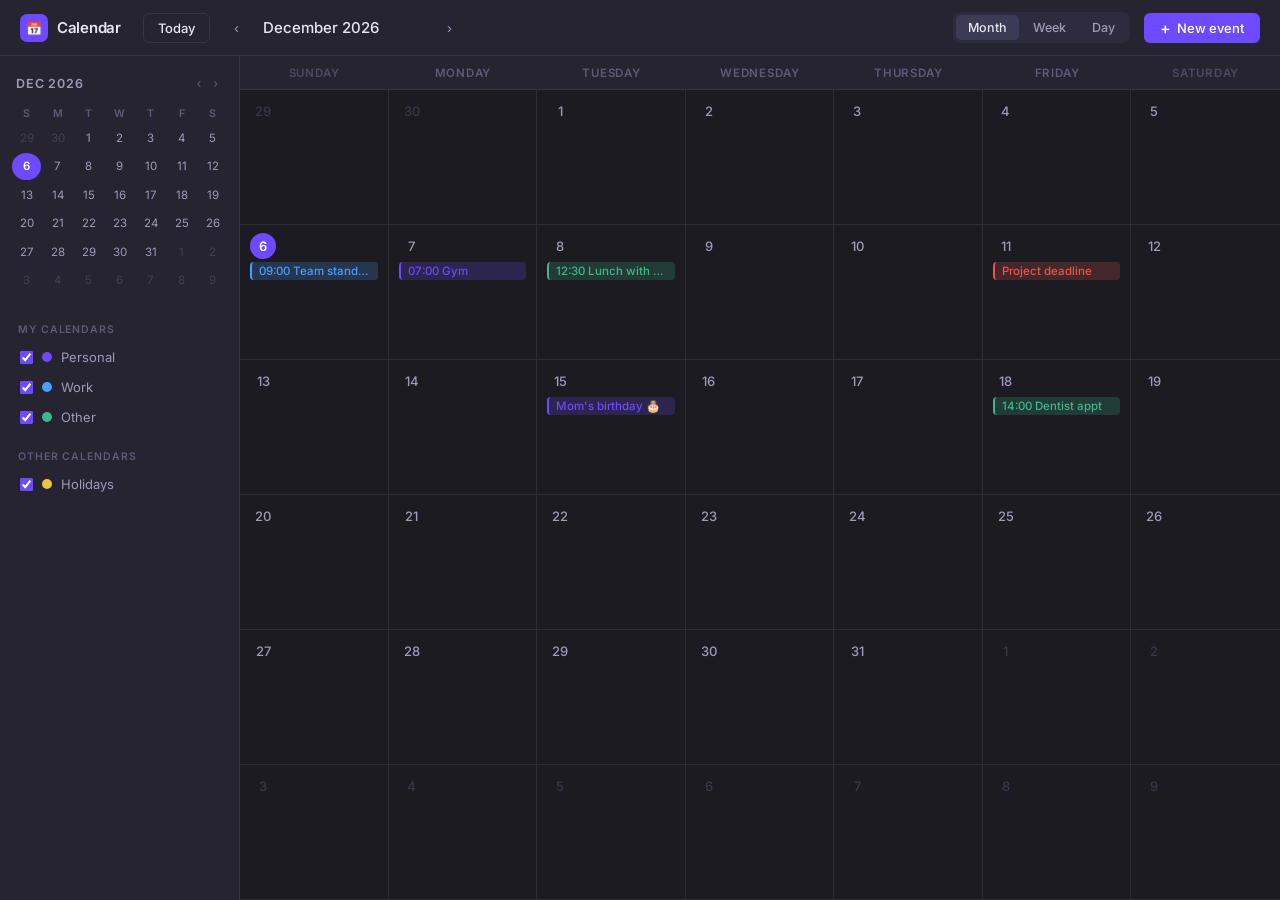
==== calendar.html @ 08bdd54f "proof of concept" ====
<!DOCTYPE html>
<html lang="en">
<head>
<meta charset="UTF-8">
<meta name="viewport" content="width=device-width, initial-scale=1.0">
<title>Calendar</title>
<link rel="preconnect" href="https://fonts.googleapis.com">
<link href="https://fonts.googleapis.com/css2?family=Inter:wght@300;400;500;600&display=swap" rel="stylesheet">
<style>
  *, *::before, *::after { box-sizing: border-box; margin: 0; padding: 0; }

  :root {
    --bg-deep:    #1c1b22;
    --bg-mid:     #252430;
    --bg-surface: #2d2b3d;
    --bg-hover:   #343248;
    --bg-active:  #3d3a56;
    --border:     rgba(255,255,255,0.08);
    --text-pri:   #e8e6f0;
    --text-sec:   #9e9ab8;
    --text-muted: #5e5a78;
    --accent:     #6d4aff;
    --accent-lt:  #8b6fff;
    --accent-dim: rgba(109,74,255,0.18);
    --today-ring: #6d4aff;
    --red:        #e5584a;
    --green:      #3db88a;
    --yellow:     #f0c040;
    --blue:       #4a9eff;
    --radius:     10px;
    --sidebar-w:  240px;
    --header-h:   56px;
  }

  html, body { height: 100%; overflow: hidden; }

  body {
    font-family: 'Inter', sans-serif;
    background: var(--bg-deep);
    color: var(--text-pri);
    display: flex;
    flex-direction: column;
    height: 100vh;
  }

  /* ── TOP BAR ── */
  header {
    height: var(--header-h);
    background: var(--bg-mid);
    border-bottom: 1px solid var(--border);
    display: flex;
    align-items: center;
    padding: 0 20px;
    gap: 14px;
    flex-shrink: 0;
    z-index: 10;
  }

  .logo {
    display: flex;
    align-items: center;
    gap: 9px;
    font-size: 15px;
    font-weight: 600;
    color: var(--text-pri);
    letter-spacing: -0.3px;
    text-decoration: none;
    margin-right: 8px;
  }
  .logo-icon {
    width: 28px; height: 28px;
    background: var(--accent);
    border-radius: 7px;
    display: grid;
    place-items: center;
    font-size: 13px;
  }

  .header-nav-btn {
    background: none;
    border: none;
    color: var(--text-sec);
    cursor: pointer;
    padding: 6px 10px;
    border-radius: 6px;
    font-size: 13px;
    font-family: inherit;
    transition: background .15s, color .15s;
  }
  .header-nav-btn:hover { background: var(--bg-hover); color: var(--text-pri); }

  .header-title {
    font-size: 15px;
    font-weight: 500;
    color: var(--text-pri);
    min-width: 160px;
  }

  .header-spacer { flex: 1; }

  .view-switcher {
    display: flex;
    background: var(--bg-surface);
    border-radius: 7px;
    padding: 3px;
    gap: 2px;
  }
  .view-btn {
    background: none;
    border: none;
    color: var(--text-sec);
    cursor: pointer;
    padding: 5px 12px;
    border-radius: 5px;
    font-size: 12.5px;
    font-family: inherit;
    font-weight: 500;
    transition: background .15s, color .15s;
  }
  .view-btn.active { background: var(--bg-active); color: var(--text-pri); }
  .view-btn:hover:not(.active) { color: var(--text-pri); }

  .today-btn {
    background: none;
    border: 1px solid var(--border);
    color: var(--text-pri);
    cursor: pointer;
    padding: 6px 14px;
    border-radius: 6px;
    font-size: 13px;
    font-family: inherit;
    font-weight: 500;
    transition: background .15s, border-color .15s;
  }
  .today-btn:hover { background: var(--bg-hover); border-color: rgba(255,255,255,.16); }

  .new-event-btn {
    background: var(--accent);
    border: none;
    color: #fff;
    cursor: pointer;
    padding: 7px 16px;
    border-radius: 6px;
    font-size: 13px;
    font-family: inherit;
    font-weight: 500;
    display: flex;
    align-items: center;
    gap: 6px;
    transition: background .15s, transform .1s;
  }
  .new-event-btn:hover { background: var(--accent-lt); }
  .new-event-btn:active { transform: scale(.97); }

  /* ── LAYOUT ── */
  .app-body {
    display: flex;
    flex: 1;
    overflow: hidden;
  }

  /* ── SIDEBAR ── */
  aside {
    width: var(--sidebar-w);
    background: var(--bg-mid);
    border-right: 1px solid var(--border);
    display: flex;
    flex-direction: column;
    padding: 16px 12px;
    overflow-y: auto;
    flex-shrink: 0;
  }

  .mini-cal-header {
    display: flex;
    align-items: center;
    justify-content: space-between;
    margin-bottom: 10px;
    padding: 0 4px;
  }
  .mini-cal-title {
    font-size: 12.5px;
    font-weight: 600;
    color: var(--text-sec);
    text-transform: uppercase;
    letter-spacing: .8px;
  }
  .mini-nav { background: none; border: none; color: var(--text-muted); cursor: pointer; font-size: 14px; padding: 3px 5px; border-radius: 4px; transition: color .15s; }
  .mini-nav:hover { color: var(--text-pri); }

  .mini-grid {
    display: grid;
    grid-template-columns: repeat(7, 1fr);
    gap: 2px;
    margin-bottom: 18px;
  }
  .mini-dow {
    text-align: center;
    font-size: 10.5px;
    font-weight: 600;
    color: var(--text-muted);
    padding: 3px 0;
    text-transform: uppercase;
  }
  .mini-day {
    text-align: center;
    font-size: 11.5px;
    padding: 4px 2px;
    border-radius: 50%;
    cursor: pointer;
    color: var(--text-sec);
    transition: background .12s, color .12s;
    line-height: 1.6;
  }
  .mini-day:hover { background: var(--bg-hover); color: var(--text-pri); }
  .mini-day.today { background: var(--accent); color: #fff; font-weight: 600; }
  .mini-day.selected:not(.today) { background: var(--accent-dim); color: var(--accent-lt); }
  .mini-day.other-month { color: var(--text-muted); opacity: .5; }

  .sidebar-section-title {
    font-size: 10.5px;
    font-weight: 600;
    letter-spacing: .9px;
    text-transform: uppercase;
    color: var(--text-muted);
    padding: 0 6px;
    margin: 12px 0 6px;
  }

  .cal-item {
    display: flex;
    align-items: center;
    gap: 9px;
    padding: 7px 8px;
    border-radius: 7px;
    cursor: pointer;
    transition: background .12s;
    font-size: 13px;
    color: var(--text-sec);
  }
  .cal-item:hover { background: var(--bg-hover); color: var(--text-pri); }
  .cal-dot {
    width: 10px; height: 10px;
    border-radius: 50%;
    flex-shrink: 0;
  }
  .cal-item input[type=checkbox] { accent-color: var(--accent); }

  /* ── MAIN CALENDAR ── */
  main {
    flex: 1;
    display: flex;
    flex-direction: column;
    overflow: hidden;
  }

  .cal-grid-header {
    display: grid;
    grid-template-columns: repeat(7, 1fr);
    border-bottom: 1px solid var(--border);
    background: var(--bg-mid);
    flex-shrink: 0;
  }
  .cal-dow {
    padding: 10px 0 9px;
    text-align: center;
    font-size: 11.5px;
    font-weight: 600;
    text-transform: uppercase;
    letter-spacing: .7px;
    color: var(--text-muted);
  }
  .cal-dow.weekend { color: var(--text-muted); opacity: .7; }

  .cal-grid {
    display: grid;
    grid-template-columns: repeat(7, 1fr);
    grid-template-rows: repeat(6, 1fr);
    flex: 1;
    overflow: hidden;
  }

  .cal-cell {
    border-right: 1px solid var(--border);
    border-bottom: 1px solid var(--border);
    padding: 8px 10px 6px;
    min-height: 0;
    overflow: hidden;
    cursor: pointer;
    transition: background .12s;
    display: flex;
    flex-direction: column;
    gap: 3px;
    position: relative;
  }
  .cal-cell:hover { background: rgba(255,255,255,0.025); }
  .cal-cell:nth-child(7n) { border-right: none; }

  .day-num {
    font-size: 13px;
    font-weight: 500;
    width: 26px;
    height: 26px;
    border-radius: 50%;
    display: grid;
    place-items: center;
    color: var(--text-sec);
    align-self: flex-start;
    flex-shrink: 0;
    transition: background .12s, color .12s;
  }
  .cal-cell:hover .day-num { color: var(--text-pri); }
  .cal-cell.today .day-num {
    background: var(--accent);
    color: #fff;
    font-weight: 600;
  }
  .cal-cell.other-month .day-num { color: var(--text-muted); opacity: .45; }
  .cal-cell.selected:not(.today) .day-num {
    background: var(--accent-dim);
    color: var(--accent-lt);
  }

  .event-pill {
    font-size: 11.5px;
    font-weight: 500;
    padding: 2px 7px;
    border-radius: 4px;
    white-space: nowrap;
    overflow: hidden;
    text-overflow: ellipsis;
    cursor: pointer;
    transition: filter .12s;
    flex-shrink: 0;
  }
  .event-pill:hover { filter: brightness(1.15); }

  /* ── MODAL ── */
  .modal-overlay {
    position: fixed;
    inset: 0;
    background: rgba(0,0,0,.55);
    display: flex;
    align-items: center;
    justify-content: center;
    z-index: 100;
    opacity: 0;
    pointer-events: none;
    transition: opacity .18s;
  }
  .modal-overlay.open { opacity: 1; pointer-events: all; }

  .modal {
    background: var(--bg-surface);
    border: 1px solid var(--border);
    border-radius: 14px;
    width: 420px;
    max-width: 95vw;
    padding: 24px;
    box-shadow: 0 24px 60px rgba(0,0,0,.5);
    transform: translateY(8px);
    transition: transform .18s;
  }
  .modal-overlay.open .modal { transform: translateY(0); }

  .modal-title-row {
    display: flex;
    align-items: center;
    justify-content: space-between;
    margin-bottom: 20px;
  }
  .modal-title {
    font-size: 15px;
    font-weight: 600;
    color: var(--text-pri);
  }
  .modal-close {
    background: none; border: none; color: var(--text-muted);
    cursor: pointer; font-size: 18px; padding: 2px 6px;
    border-radius: 5px; transition: color .12s, background .12s;
  }
  .modal-close:hover { color: var(--text-pri); background: var(--bg-hover); }

  .form-group { margin-bottom: 14px; }
  .form-label { font-size: 12px; font-weight: 500; color: var(--text-sec); margin-bottom: 5px; display: block; }
  .form-input {
    width: 100%;
    background: var(--bg-deep);
    border: 1px solid var(--border);
    border-radius: 7px;
    color: var(--text-pri);
    font-family: inherit;
    font-size: 13.5px;
    padding: 9px 12px;
    outline: none;
    transition: border-color .15s;
  }
  .form-input:focus { border-color: var(--accent); }

  .color-row { display: flex; gap: 8px; margin-top: 6px; }
  .color-swatch {
    width: 22px; height: 22px; border-radius: 50%; cursor: pointer;
    border: 2px solid transparent; transition: border-color .12s, transform .1s;
  }
  .color-swatch:hover { transform: scale(1.15); }
  .color-swatch.selected { border-color: #fff; }

  .modal-actions { display: flex; gap: 10px; justify-content: flex-end; margin-top: 20px; }
  .btn-cancel {
    background: none; border: 1px solid var(--border); color: var(--text-sec);
    cursor: pointer; padding: 8px 16px; border-radius: 7px; font-size: 13px;
    font-family: inherit; font-weight: 500; transition: background .12s, color .12s;
  }
  .btn-cancel:hover { background: var(--bg-hover); color: var(--text-pri); }
  .btn-save {
    background: var(--accent); border: none; color: #fff;
    cursor: pointer; padding: 8px 18px; border-radius: 7px; font-size: 13px;
    font-family: inherit; font-weight: 500; transition: background .12s;
  }
  .btn-save:hover { background: var(--accent-lt); }

  /* event detail popover */
  .popover {
    position: fixed;
    background: var(--bg-surface);
    border: 1px solid var(--border);
    border-radius: 10px;
    padding: 14px 16px;
    width: 240px;
    box-shadow: 0 12px 40px rgba(0,0,0,.5);
    z-index: 200;
    opacity: 0;
    pointer-events: none;
    transition: opacity .15s;
  }
  .popover.open { opacity: 1; pointer-events: all; }
  .popover-title { font-size: 14px; font-weight: 600; color: var(--text-pri); margin-bottom: 4px; }
  .popover-date { font-size: 12px; color: var(--text-sec); margin-bottom: 10px; }
  .popover-actions { display: flex; gap: 6px; }
  .popover-btn {
    background: var(--bg-hover); border: none; color: var(--text-sec);
    cursor: pointer; padding: 5px 10px; border-radius: 5px; font-size: 11.5px;
    font-family: inherit; transition: background .12s, color .12s;
  }
  .popover-btn:hover { background: var(--bg-active); color: var(--text-pri); }
  .popover-btn.danger:hover { background: rgba(229,88,74,.2); color: var(--red); }
</style>
</head>
<body>

<!-- HEADER -->
<header>
  <a class="logo" href="#">
    <div class="logo-icon">📅</div>
    Calendar
  </a>
  <button class="today-btn" onclick="goToday()">Today</button>
  <button class="header-nav-btn" onclick="prevMonth()">&#8249;</button>
  <span class="header-title" id="headerTitle"></span>
  <button class="header-nav-btn" onclick="nextMonth()">&#8250;</button>
  <div class="header-spacer"></div>
  <div class="view-switcher">
    <button class="view-btn active">Month</button>
    <button class="view-btn" onclick="alert('Week view coming soon!')">Week</button>
    <button class="view-btn" onclick="alert('Day view coming soon!')">Day</button>
  </div>
  <button class="new-event-btn" onclick="openNewEventModal()">
    <span style="font-size:16px;line-height:1">+</span> New event
  </button>
</header>

<div class="app-body">

  <!-- SIDEBAR -->
  <aside>
    <div class="mini-cal-header">
      <span class="mini-cal-title" id="miniTitle"></span>
      <div style="display:flex;gap:2px">
        <button class="mini-nav" onclick="prevMonth()">&#8249;</button>
        <button class="mini-nav" onclick="nextMonth()">&#8250;</button>
      </div>
    </div>
    <div class="mini-grid" id="miniGrid"></div>

    <div class="sidebar-section-title">My calendars</div>
    <label class="cal-item"><input type="checkbox" checked onchange="toggleCal('personal')"> <span class="cal-dot" style="background:#6d4aff"></span> Personal</label>
    <label class="cal-item"><input type="checkbox" checked onchange="toggleCal('work')"> <span class="cal-dot" style="background:#4a9eff"></span> Work</label>
    <label class="cal-item"><input type="checkbox" checked onchange="toggleCal('other')"> <span class="cal-dot" style="background:#3db88a"></span> Other</label>

    <div class="sidebar-section-title" style="margin-top:18px">Other calendars</div>
    <label class="cal-item"><input type="checkbox" checked> <span class="cal-dot" style="background:#f0c040"></span> Holidays</label>
  </aside>

  <!-- MAIN GRID -->
  <main>
    <div class="cal-grid-header" id="calDowHeader"></div>
    <div class="cal-grid" id="calGrid"></div>
  </main>
</div>

<!-- NEW/EDIT EVENT MODAL -->
<div class="modal-overlay" id="eventModal" onclick="handleOverlayClick(event)">
  <div class="modal">
    <div class="modal-title-row">
      <span class="modal-title" id="modalTitle">New event</span>
      <button class="modal-close" onclick="closeModal()">✕</button>
    </div>
    <div class="form-group">
      <label class="form-label">Event title</label>
      <input class="form-input" id="eventTitle" type="text" placeholder="Add title" autofocus>
    </div>
    <div class="form-group">
      <label class="form-label">Date</label>
      <input class="form-input" id="eventDate" type="date">
    </div>
    <div class="form-group">
      <label class="form-label">Time (optional)</label>
      <input class="form-input" id="eventTime" type="time" placeholder="All day">
    </div>
    <div class="form-group">
      <label class="form-label">Calendar</label>
      <select class="form-input" id="eventCal">
        <option value="personal">Personal</option>
        <option value="work">Work</option>
        <option value="other">Other</option>
      </select>
    </div>
    <div class="form-group">
      <label class="form-label">Color</label>
      <div class="color-row" id="colorRow">
        <div class="color-swatch selected" style="background:#6d4aff" data-color="#6d4aff" onclick="selectColor(this)"></div>
        <div class="color-swatch" style="background:#4a9eff" data-color="#4a9eff" onclick="selectColor(this)"></div>
        <div class="color-swatch" style="background:#3db88a" data-color="#3db88a" onclick="selectColor(this)"></div>
        <div class="color-swatch" style="background:#e5584a" data-color="#e5584a" onclick="selectColor(this)"></div>
        <div class="color-swatch" style="background:#f0c040" data-color="#f0c040" onclick="selectColor(this)"></div>
        <div class="color-swatch" style="background:#e07bb5" data-color="#e07bb5" onclick="selectColor(this)"></div>
      </div>
    </div>
    <div class="modal-actions">
      <button class="btn-cancel" onclick="closeModal()">Cancel</button>
      <button class="btn-save" onclick="saveEvent()">Save</button>
    </div>
  </div>
</div>

<!-- EVENT DETAIL POPOVER -->
<div class="popover" id="eventPopover">
  <div class="popover-title" id="popTitle"></div>
  <div class="popover-date" id="popDate"></div>
  <div class="popover-actions">
    <button class="popover-btn" onclick="editFromPop()">✏ Edit</button>
    <button class="popover-btn danger" onclick="deleteFromPop()">🗑 Delete</button>
    <button class="popover-btn" onclick="closePop()">✕</button>
  </div>
</div>

<script>
// ── STATE ──
let today = new Date();
let viewYear = today.getFullYear();
let viewMonth = today.getMonth(); // 0-indexed
let selectedDate = null;
let hiddenCals = new Set();
let editingEventId = null;
let popEventId = null;
let selectedColor = '#6d4aff';

let events = [
  { id: uid(), title: 'Team standup', date: fmtD(today), time: '09:00', cal: 'work', color: '#4a9eff' },
  { id: uid(), title: 'Lunch with Alex', date: fmtD(addDays(today, 2)), time: '12:30', cal: 'personal', color: '#3db88a' },
  { id: uid(), title: 'Project deadline', date: fmtD(addDays(today, 5)), cal: 'work', color: '#e5584a' },
  { id: uid(), title: "Mom's birthday 🎂", date: fmtD(addDays(today, 9)), cal: 'personal', color: '#6d4aff' },
  { id: uid(), title: 'Gym', date: fmtD(addDays(today, 1)), time: '07:00', cal: 'personal', color: '#6d4aff' },
  { id: uid(), title: 'Dentist appt', date: fmtD(addDays(today, 12)), time: '14:00', cal: 'other', color: '#3db88a' },
];

// ── UTILS ──
function uid() { return Math.random().toString(36).slice(2); }
function fmtD(d) {
  return d.getFullYear() + '-' +
    String(d.getMonth()+1).padStart(2,'0') + '-' +
    String(d.getDate()).padStart(2,'0');
}
function addDays(d, n) { let r = new Date(d); r.setDate(r.getDate()+n); return r; }
function parseDate(s) { let [y,m,d] = s.split('-').map(Number); return new Date(y,m-1,d); }
function monthName(m) { return ['January','February','March','April','May','June','July','August','September','October','November','December'][m]; }
function shortMonth(m) { return ['Jan','Feb','Mar','Apr','May','Jun','Jul','Aug','Sep','Oct','Nov','Dec'][m]; }

// ── RENDER ──
function render() {
  renderHeader();
  renderMini();
  renderGrid();
}

function renderHeader() {
  document.getElementById('headerTitle').textContent = monthName(viewMonth) + ' ' + viewYear;
}

function renderMini() {
  document.getElementById('miniTitle').textContent = shortMonth(viewMonth) + ' ' + viewYear;
  const grid = document.getElementById('miniGrid');
  grid.innerHTML = '';
  ['S','M','T','W','T','F','S'].forEach(d => {
    const el = document.createElement('div');
    el.className = 'mini-dow';
    el.textContent = d;
    grid.appendChild(el);
  });
  const firstDay = new Date(viewYear, viewMonth, 1).getDay();
  const daysInMonth = new Date(viewYear, viewMonth+1, 0).getDate();
  const prevDays = new Date(viewYear, viewMonth, 0).getDate();
  const todayStr = fmtD(today);
  for (let i = 0; i < 42; i++) {
    const el = document.createElement('div');
    el.className = 'mini-day';
    let dateStr, num, otherMonth = false;
    if (i < firstDay) {
      num = prevDays - firstDay + i + 1;
      dateStr = fmtD(new Date(viewYear, viewMonth-1, num));
      otherMonth = true;
    } else if (i >= firstDay + daysInMonth) {
      num = i - firstDay - daysInMonth + 1;
      dateStr = fmtD(new Date(viewYear, viewMonth+1, num));
      otherMonth = true;
    } else {
      num = i - firstDay + 1;
      dateStr = fmtD(new Date(viewYear, viewMonth, num));
    }
    el.textContent = num;
    if (otherMonth) el.classList.add('other-month');
    if (dateStr === todayStr) el.classList.add('today');
    if (selectedDate && dateStr === selectedDate) el.classList.add('selected');
    el.addEventListener('click', () => { selectedDate = dateStr; render(); });
    grid.appendChild(el);
  }
}

function renderGrid() {
  const dowHeader = document.getElementById('calDowHeader');
  dowHeader.innerHTML = '';
  ['Sunday','Monday','Tuesday','Wednesday','Thursday','Friday','Saturday'].forEach((d,i) => {
    const el = document.createElement('div');
    el.className = 'cal-dow' + (i===0||i===6?' weekend':'');
    el.textContent = d;
    dowHeader.appendChild(el);
  });

  const grid = document.getElementById('calGrid');
  grid.innerHTML = '';

  const firstDay = new Date(viewYear, viewMonth, 1).getDay();
  const daysInMonth = new Date(viewYear, viewMonth+1, 0).getDate();
  const prevDays = new Date(viewYear, viewMonth, 0).getDate();
  const todayStr = fmtD(today);

  for (let i = 0; i < 42; i++) {
    const cell = document.createElement('div');
    cell.className = 'cal-cell';
    let num, dateStr, otherMonth = false;
    if (i < firstDay) {
      num = prevDays - firstDay + i + 1;
      dateStr = fmtD(new Date(viewYear, viewMonth-1, num));
      otherMonth = true;
    } else if (i >= firstDay + daysInMonth) {
      num = i - firstDay - daysInMonth + 1;
      dateStr = fmtD(new Date(viewYear, viewMonth+1, num));
      otherMonth = true;
    } else {
      num = i - firstDay + 1;
      dateStr = fmtD(new Date(viewYear, viewMonth, num));
    }
    if (otherMonth) cell.classList.add('other-month');
    if (dateStr === todayStr) cell.classList.add('today');
    if (selectedDate && dateStr === selectedDate) cell.classList.add('selected');

    const numEl = document.createElement('div');
    numEl.className = 'day-num';
    numEl.textContent = num;
    cell.appendChild(numEl);

    // Events for this day
    const dayEvents = events.filter(e => e.date === dateStr && !hiddenCals.has(e.cal));
    dayEvents.slice(0,3).forEach(ev => {
      const pill = document.createElement('div');
      pill.className = 'event-pill';
      pill.style.background = ev.color + '33';
      pill.style.color = ev.color;
      pill.style.borderLeft = '2.5px solid ' + ev.color;
      pill.textContent = (ev.time ? ev.time + ' ' : '') + ev.title;
      pill.addEventListener('click', e => { e.stopPropagation(); showPop(ev.id, e); });
      cell.appendChild(pill);
    });
    if (dayEvents.length > 3) {
      const more = document.createElement('div');
      more.style.cssText = 'font-size:11px;color:var(--text-muted);padding:1px 4px;';
      more.textContent = '+' + (dayEvents.length - 3) + ' more';
      cell.appendChild(more);
    }

    cell.addEventListener('click', () => {
      selectedDate = dateStr;
      closePop();
      openNewEventModal(dateStr);
    });
    grid.appendChild(cell);
  }
}

// ── NAVIGATION ──
function prevMonth() { viewMonth--; if (viewMonth < 0) { viewMonth = 11; viewYear--; } render(); }
function nextMonth() { viewMonth++; if (viewMonth > 11) { viewMonth = 0; viewYear++; } render(); }
function goToday() { viewYear = today.getFullYear(); viewMonth = today.getMonth(); selectedDate = fmtD(today); render(); }

// ── MODAL ──
function openNewEventModal(dateStr) {
  editingEventId = null;
  document.getElementById('modalTitle').textContent = 'New event';
  document.getElementById('eventTitle').value = '';
  document.getElementById('eventDate').value = dateStr || fmtD(today);
  document.getElementById('eventTime').value = '';
  document.getElementById('eventCal').value = 'personal';
  selectedColor = '#6d4aff';
  document.querySelectorAll('.color-swatch').forEach(s => s.classList.toggle('selected', s.dataset.color === selectedColor));
  document.getElementById('eventModal').classList.add('open');
  setTimeout(() => document.getElementById('eventTitle').focus(), 50);
}

function openEditModal(ev) {
  editingEventId = ev.id;
  document.getElementById('modalTitle').textContent = 'Edit event';
  document.getElementById('eventTitle').value = ev.title;
  document.getElementById('eventDate').value = ev.date;
  document.getElementById('eventTime').value = ev.time || '';
  document.getElementById('eventCal').value = ev.cal;
  selectedColor = ev.color;
  document.querySelectorAll('.color-swatch').forEach(s => s.classList.toggle('selected', s.dataset.color === selectedColor));
  document.getElementById('eventModal').classList.add('open');
}

function closeModal() { document.getElementById('eventModal').classList.remove('open'); }
function handleOverlayClick(e) { if (e.target === e.currentTarget) closeModal(); }

function saveEvent() {
  const title = document.getElementById('eventTitle').value.trim();
  if (!title) { document.getElementById('eventTitle').focus(); return; }
  const ev = {
    id: editingEventId || uid(),
    title,
    date: document.getElementById('eventDate').value,
    time: document.getElementById('eventTime').value,
    cal: document.getElementById('eventCal').value,
    color: selectedColor,
  };
  if (editingEventId) {
    const idx = events.findIndex(e => e.id === editingEventId);
    if (idx !== -1) events[idx] = ev;
  } else {
    events.push(ev);
  }
  closeModal();
  render();
}

function selectColor(el) {
  selectedColor = el.dataset.color;
  document.querySelectorAll('.color-swatch').forEach(s => s.classList.remove('selected'));
  el.classList.add('selected');
}

// ── POPOVER ──
function showPop(id, e) {
  const ev = events.find(x => x.id === id);
  if (!ev) return;
  popEventId = id;
  document.getElementById('popTitle').textContent = ev.title;
  const d = parseDate(ev.date);
  const dateStr = d.toLocaleDateString('en-US', {weekday:'long',month:'long',day:'numeric'});
  document.getElementById('popDate').textContent = (ev.time ? ev.time + ' · ' : '') + dateStr;
  const pop = document.getElementById('eventPopover');
  pop.classList.add('open');
  const rect = e.target.getBoundingClientRect();
  let left = rect.right + 8;
  let top = rect.top;
  if (left + 250 > window.innerWidth) left = rect.left - 258;
  if (top + 120 > window.innerHeight) top = window.innerHeight - 130;
  pop.style.left = left + 'px';
  pop.style.top = top + 'px';
}
function closePop() { document.getElementById('eventPopover').classList.remove('open'); popEventId = null; }
function editFromPop() { const ev = events.find(x => x.id === popEventId); closePop(); if (ev) openEditModal(ev); }
function deleteFromPop() { events = events.filter(e => e.id !== popEventId); closePop(); render(); }

// ── CAL TOGGLE ──
function toggleCal(cal) { hiddenCals.has(cal) ? hiddenCals.delete(cal) : hiddenCals.add(cal); render(); }

// ── KEYBOARD ──
document.addEventListener('keydown', e => {
  if (e.key === 'Escape') { closeModal(); closePop(); }
  if (e.key === 'Enter' && document.getElementById('eventModal').classList.contains('open') && document.activeElement !== document.querySelector('.btn-cancel')) saveEvent();
});
document.addEventListener('click', e => {
  const pop = document.getElementById('eventPopover');
  if (pop.classList.contains('open') && !pop.contains(e.target)) closePop();
});

// ── INIT ──
goToday();
</script>
</body>
</html>
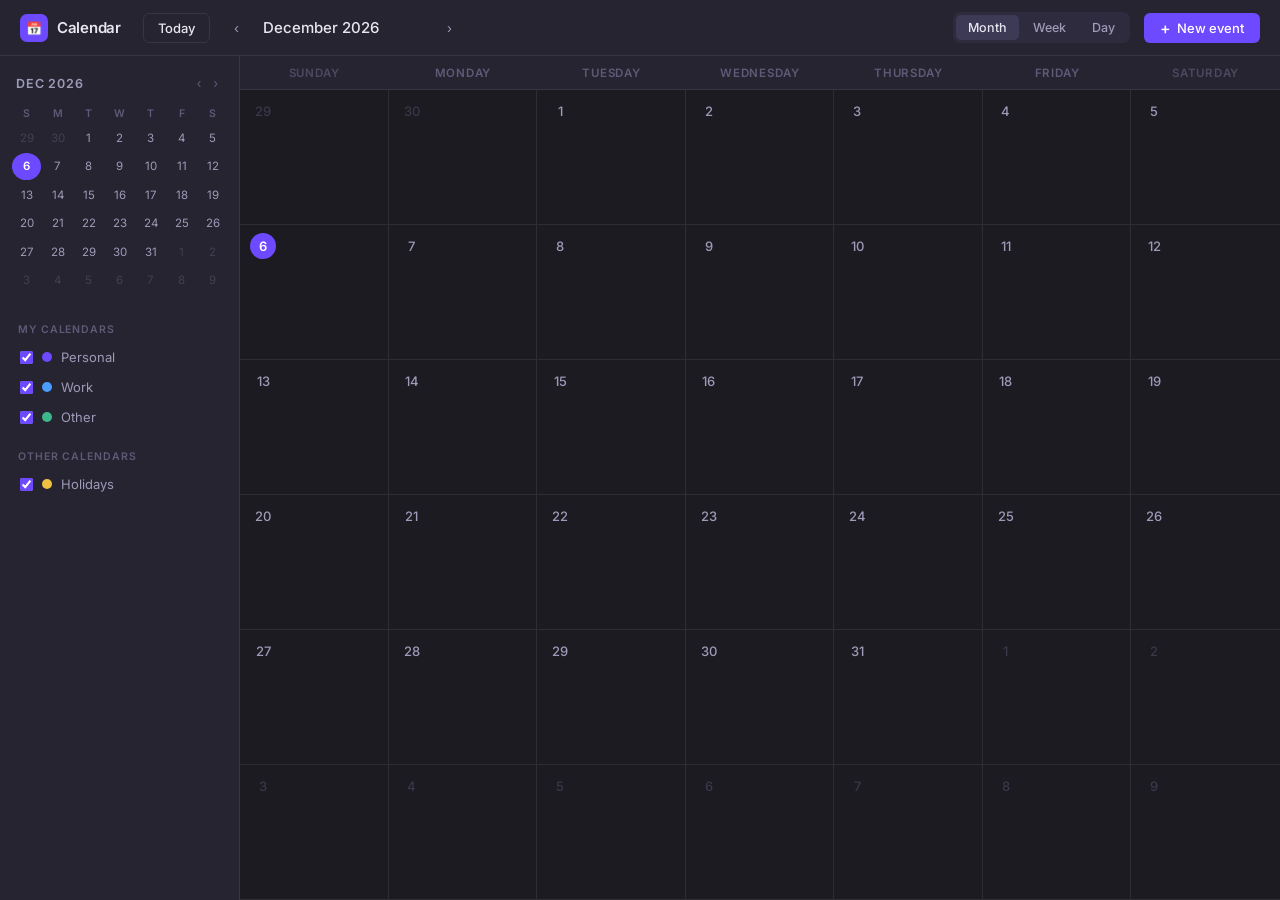
==== commit 3a21386e: "local storage" ====
--- a/calendar.html
+++ b/calendar.html
@@ -565,14 +565,11 @@
 let popEventId = null;
 let selectedColor = '#6d4aff';
 
-let events = [
-  { id: uid(), title: 'Team standup', date: fmtD(today), time: '09:00', cal: 'work', color: '#4a9eff' },
-  { id: uid(), title: 'Lunch with Alex', date: fmtD(addDays(today, 2)), time: '12:30', cal: 'personal', color: '#3db88a' },
-  { id: uid(), title: 'Project deadline', date: fmtD(addDays(today, 5)), cal: 'work', color: '#e5584a' },
-  { id: uid(), title: "Mom's birthday 🎂", date: fmtD(addDays(today, 9)), cal: 'personal', color: '#6d4aff' },
-  { id: uid(), title: 'Gym', date: fmtD(addDays(today, 1)), time: '07:00', cal: 'personal', color: '#6d4aff' },
-  { id: uid(), title: 'Dentist appt', date: fmtD(addDays(today, 12)), time: '14:00', cal: 'other', color: '#3db88a' },
-];
+let events = JSON.parse(localStorage.getItem('cal_events') || '[]');
+
+function saveEvents() {
+  localStorage.setItem('cal_events', JSON.stringify(events));
+}
 
 // ── UTILS ──
 function uid() { return Math.random().toString(36).slice(2); }
@@ -758,6 +755,7 @@
   } else {
     events.push(ev);
   }
+  saveEvents();
   closeModal();
   render();
 }
@@ -789,7 +787,7 @@
 }
 function closePop() { document.getElementById('eventPopover').classList.remove('open'); popEventId = null; }
 function editFromPop() { const ev = events.find(x => x.id === popEventId); closePop(); if (ev) openEditModal(ev); }
-function deleteFromPop() { events = events.filter(e => e.id !== popEventId); closePop(); render(); }
+function deleteFromPop() { events = events.filter(e => e.id !== popEventId); saveEvents(); closePop(); render(); }
 
 // ── CAL TOGGLE ──
 function toggleCal(cal) { hiddenCals.has(cal) ? hiddenCals.delete(cal) : hiddenCals.add(cal); render(); }
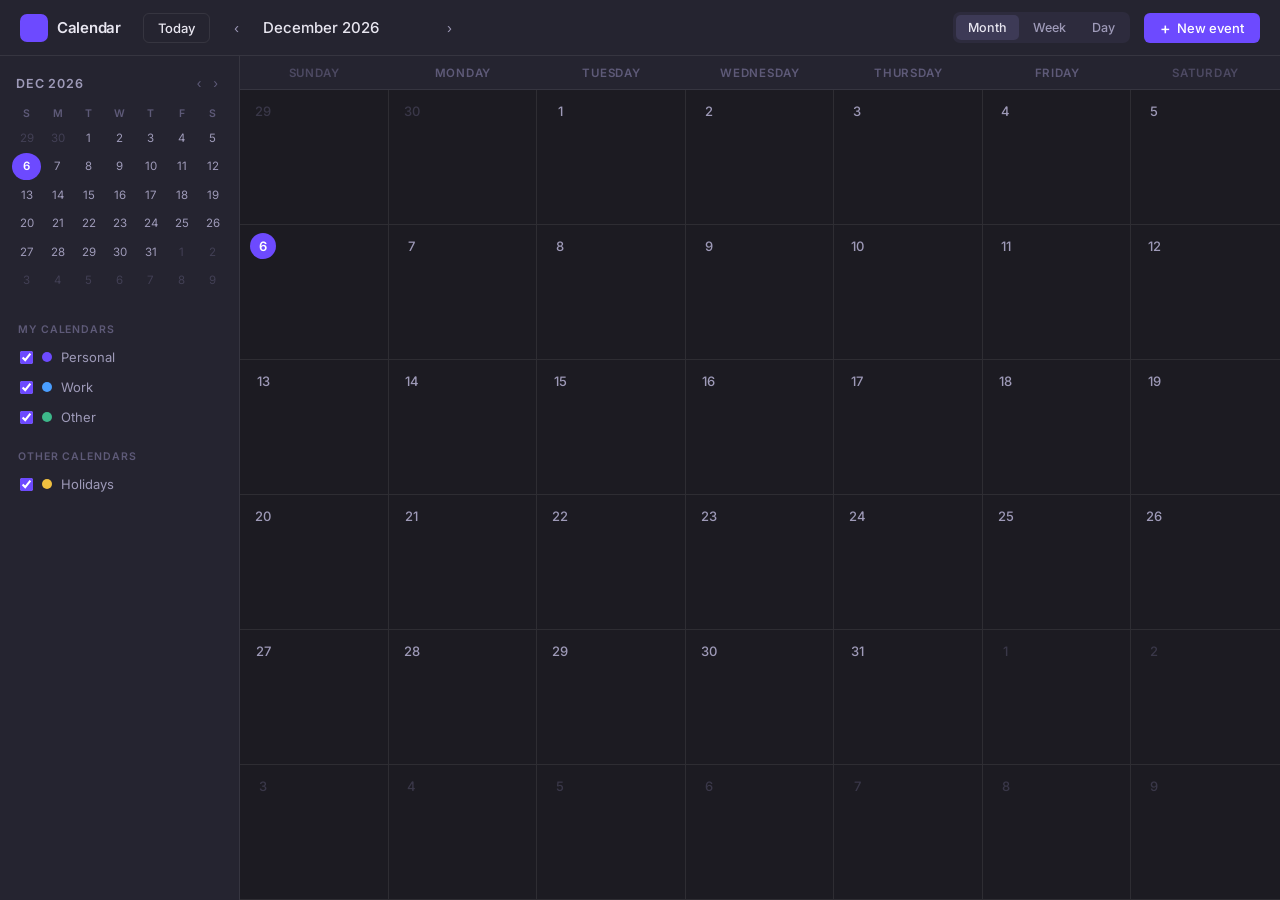
==== commit 79ea580b: "remove" ====
--- a/calendar.html
+++ b/calendar.html
@@ -451,7 +451,7 @@
 <!-- HEADER -->
 <header>
   <a class="logo" href="#">
-    <div class="logo-icon">📅</div>
+    <div class="logo-icon"></div>
     Calendar
   </a>
   <button class="today-btn" onclick="goToday()">Today</button>
